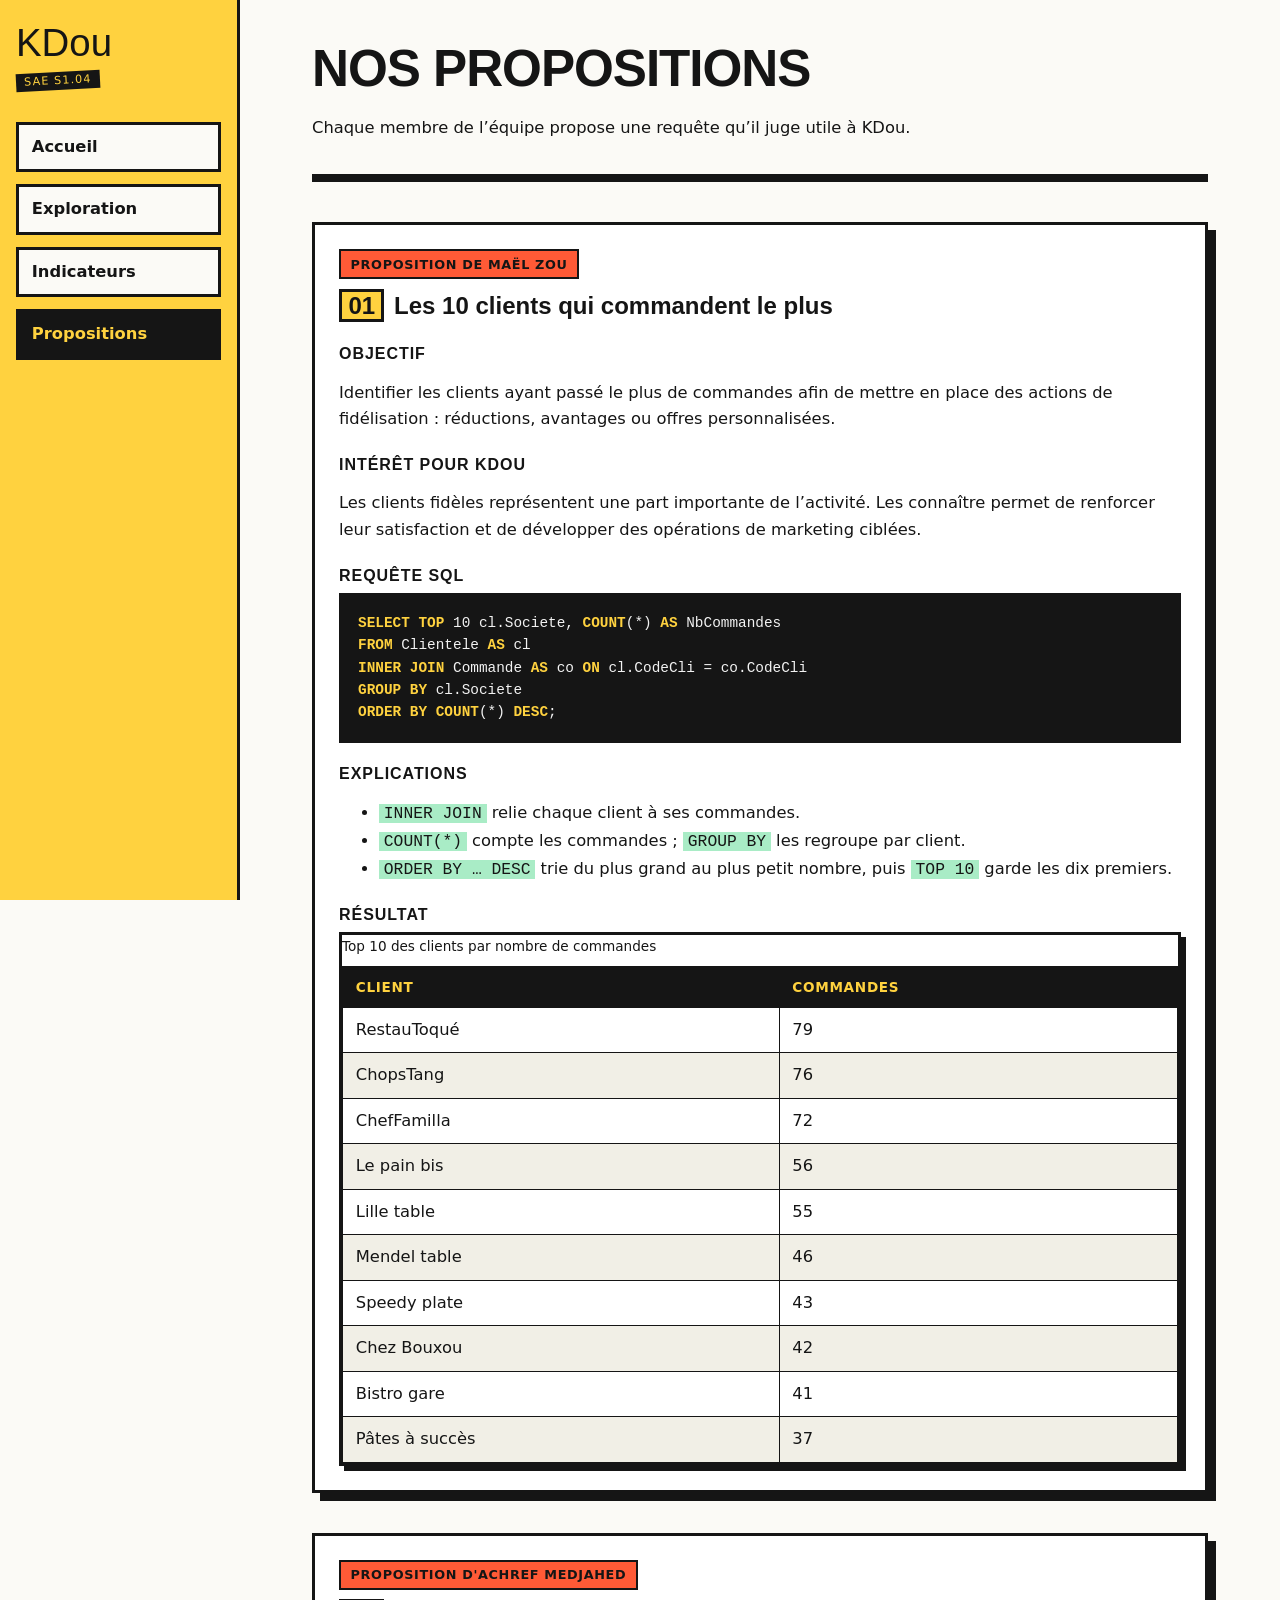
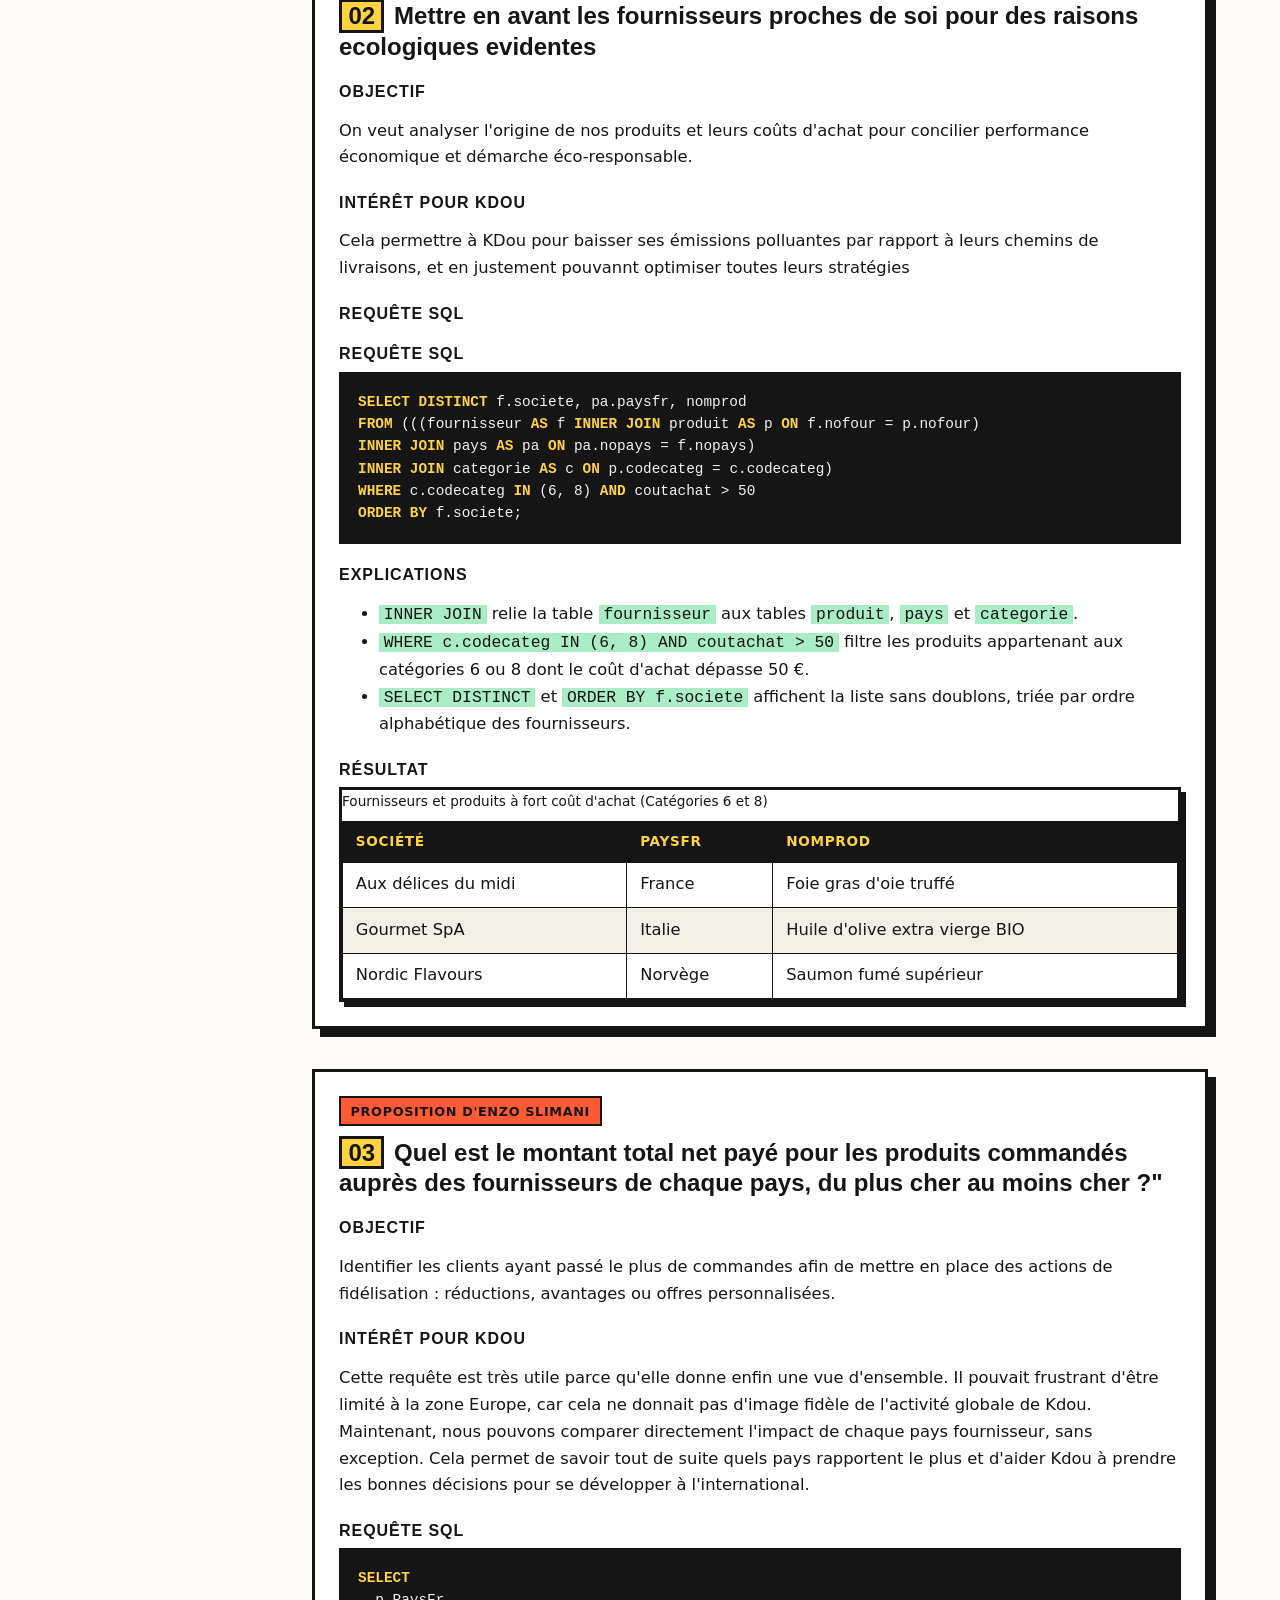
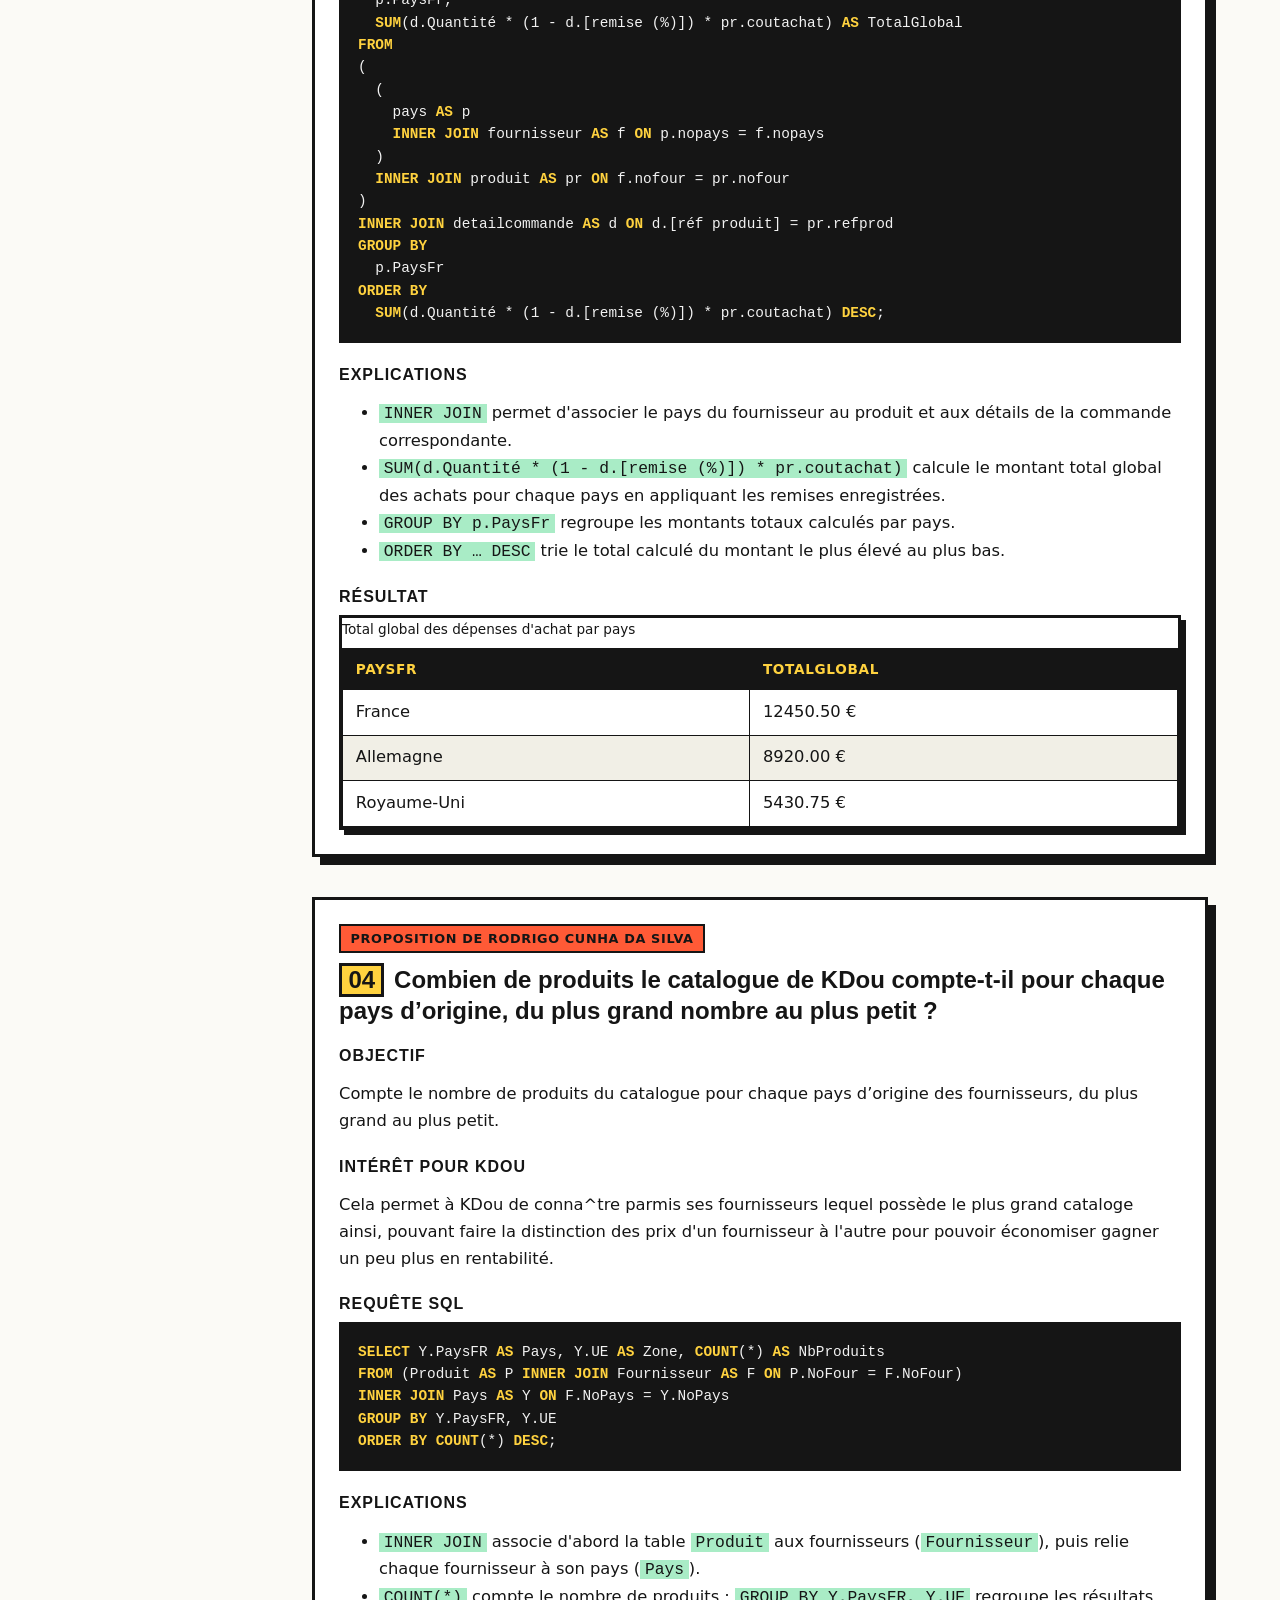
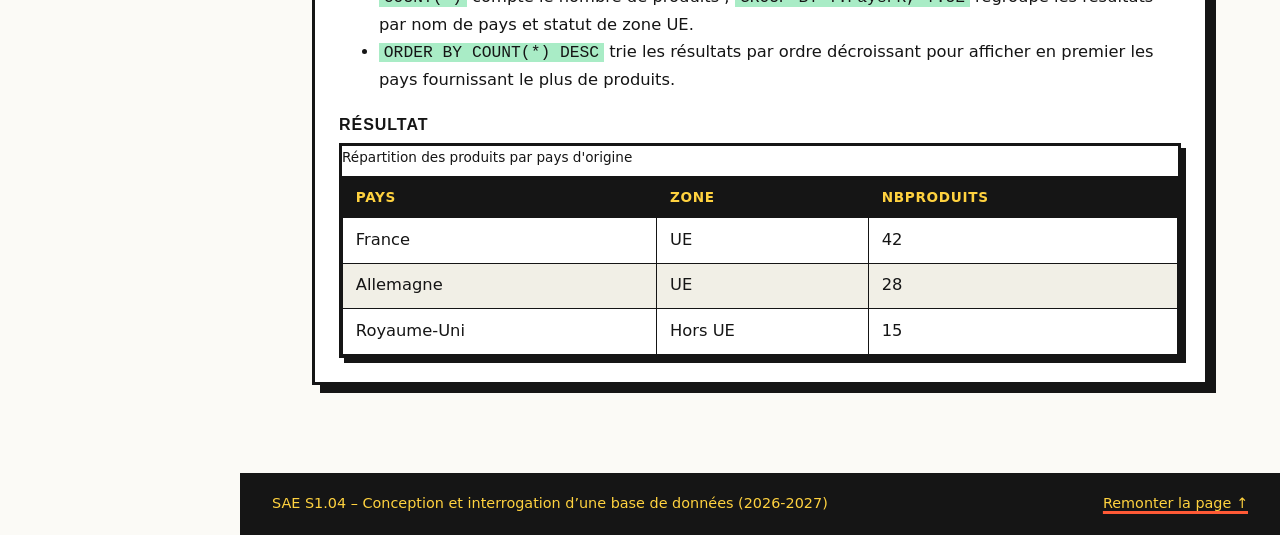
==== propositions.html @ 403d6e8d "Ajout de indicateurs.html et propositions.html (oubli)" ====
<!DOCTYPE html>
<html lang="fr">
<head>
    <meta charset="UTF-8">
    <meta name="viewport" content="width=device-width, initial-scale=1">
    <meta name="description" content="Requêtes personnelles proposées par chaque membre de l’équipe KDou.">
    <title>Propositions – KDou · SAE S1.04</title>
    <link rel="stylesheet" href="assets/css/style.css">
</head>
<body>
<header class="site-header">
    <a class="brand" href="index.html">KDou <span>SAE S1.04</span></a>
    <nav aria-label="Navigation principale"><ul><li><a href="index.html">Accueil</a></li><li><a href="exploration.html">Exploration</a></li><li><a href="indicateurs.html">Indicateurs</a></li><li><a href="propositions.html" aria-current="page">Propositions</a></li></ul></nav>
</header>
<main>
    <section class="intro"><h1>Nos propositions</h1><p>Chaque membre de l’équipe propose une requête qu’il juge utile à KDou.</p></section>
    <article class="requete" id="mael">
        <p class="tag">Proposition de Maël ZOU</p>
        <h2>Les 10 clients qui commandent le plus</h2>
        <h3>Objectif</h3>
        <p>Identifier les clients ayant passé le plus de commandes afin de mettre en place des actions de fidélisation : réductions, avantages ou offres personnalisées.</p>
        <h3>Intérêt pour KDou</h3>
        <p>Les clients fidèles représentent une part importante de l’activité. Les connaître permet de renforcer leur satisfaction et de développer des opérations de marketing ciblées.</p>
        <h3>Requête SQL</h3>
        <pre><code><span class="kw">SELECT</span> <span class="kw">TOP</span> 10 cl.Societe, <span class="kw">COUNT</span>(*) <span class="kw">AS</span> NbCommandes
<span class="kw">FROM</span> Clientele <span class="kw">AS</span> cl
<span class="kw">INNER JOIN</span> Commande <span class="kw">AS</span> co <span class="kw">ON</span> cl.CodeCli = co.CodeCli
<span class="kw">GROUP BY</span> cl.Societe
<span class="kw">ORDER BY</span> <span class="kw">COUNT</span>(*) <span class="kw">DESC</span>;</code></pre>

        <h3>Explications</h3>
        <ul>
            <li><code>INNER JOIN</code> relie chaque client à ses commandes.</li>
            <li><code>COUNT(*)</code> compte les commandes ; <code>GROUP BY</code> les regroupe par client.</li>
            <li><code>ORDER BY … DESC</code> trie du plus grand au plus petit nombre, puis <code>TOP 10</code> garde les dix premiers.</li>
        </ul>

        <h3>Résultat</h3>
        <div class="table-wrap">
            <table>
                <caption>Top 10 des clients par nombre de commandes</caption>
                <thead>
                <tr>
                    <th scope="col">Client</th>
                    <th scope="col">Commandes</th>
                </tr>
                </thead>
                <tbody>
                <tr>
                    <td>RestauToqué</td>
                    <td>79</td>
                </tr>
                <tr>
                    <td>ChopsTang</td>
                    <td>76</td>
                </tr>
                <tr>
                    <td>ChefFamilla</td>
                    <td>72</td>
                </tr>
                <tr>
                    <td>Le pain bis</td>
                    <td>56</td>
                </tr>
                <tr>
                    <td>Lille table</td>
                    <td>55</td>
                </tr>
                <tr>
                    <td>Mendel table</td>
                    <td>46</td>
                </tr>
                <tr>
                    <td>Speedy plate</td>
                    <td>43</td>
                </tr>
                <tr>
                    <td>Chez Bouxou</td>
                    <td>42</td>
                </tr>
                <tr>
                    <td>Bistro gare</td>
                    <td>41</td>
                </tr>
                <tr>
                    <td>Pâtes à succès</td>
                    <td>37</td>
                </tr>
                </tbody>
            </table>
        </div>
    </article>

    <article class="requete" id="achref">
        <p class="tag">Proposition d'Achref MEDJAHED</p>
        <h2>Mettre en avant les fournisseurs proches de soi pour des raisons ecologiques evidentes</h2>
        <h3>Objectif</h3>
        <p>On veut analyser l'origine de nos produits et leurs coûts d'achat pour concilier performance économique et démarche éco-responsable.</p>
        <h3>Intérêt pour KDou</h3>
        <p>Cela permettre à KDou pour baisser ses émissions polluantes par rapport à leurs chemins de livraisons, et en justement pouvannt optimiser toutes leurs stratégies <livraisons class=""></livraisons></p>
        <h3>Requête SQL</h3>
        <h3>Requête SQL</h3>
        <pre><code><span class="kw">SELECT DISTINCT</span> f.societe, pa.paysfr, nomprod
<span class="kw">FROM</span> (((fournisseur <span class="kw">AS</span> f <span class="kw">INNER JOIN</span> produit <span class="kw">AS</span> p <span class="kw">ON</span> f.nofour = p.nofour)
<span class="kw">INNER JOIN</span> pays <span class="kw">AS</span> pa <span class="kw">ON</span> pa.nopays = f.nopays)
<span class="kw">INNER JOIN</span> categorie <span class="kw">AS</span> c <span class="kw">ON</span> p.codecateg = c.codecateg)
<span class="kw">WHERE</span> c.codecateg <span class="kw">IN</span> (6, 8) <span class="kw">AND</span> coutachat > 50
<span class="kw">ORDER BY</span> f.societe;</code></pre>
        <h3>Explications</h3>
        <ul>
            <li><code>INNER JOIN</code> relie la table <code>fournisseur</code> aux tables <code>produit</code>, <code>pays</code> et <code>categorie</code>.</li>
            <li><code>WHERE c.codecateg IN (6, 8) AND coutachat > 50</code> filtre les produits appartenant aux catégories 6 ou 8 dont le coût d'achat dépasse 50 €.</li>
            <li><code>SELECT DISTINCT</code> et <code>ORDER BY f.societe</code> affichent la liste sans doublons, triée par ordre alphabétique des fournisseurs.</li>
        </ul>
        <h3>Résultat</h3>
        <div class="table-wrap">
            <table>
                <caption>Fournisseurs et produits à fort coût d'achat (Catégories 6 et 8)</caption>
                <thead>
                <tr>
                    <th scope="col">Société</th>
                    <th scope="col">PaysFR</th>
                    <th scope="col">NomProd</th>
                </tr>
                </thead>
                <tbody>
                <tr>
                    <td>Aux délices du midi</td>
                    <td>France</td>
                    <td>Foie gras d'oie truffé</td>
                </tr>
                <tr>
                    <td>Gourmet SpA</td>
                    <td>Italie</td>
                    <td>Huile d'olive extra vierge BIO</td>
                </tr>
                <tr>
                    <td>Nordic Flavours</td>
                    <td>Norvège</td>
                    <td>Saumon fumé supérieur</td>
                </tr>
                </tbody>
            </table>
        </div>
    </article>

    </article>

    <article class="requete" id="enzo">
        <p class="tag">Proposition d'Enzo SLIMANI</p>
        <h2>Quel est le montant total net payé pour les produits commandés auprès des fournisseurs de chaque pays, du plus cher au moins cher ?"</h2>
        <h3>Objectif</h3>
        <p>Identifier les clients ayant passé le plus de commandes afin de mettre en place des actions de fidélisation : réductions, avantages ou offres personnalisées.</p>
        <h3>Intérêt pour KDou</h3>
        <p>Cette requête est très utile parce qu'elle donne enfin une vue d'ensemble. Il pouvait frustrant d'être limité à la zone Europe, car cela ne donnait pas d'image fidèle de l'activité globale de Kdou. Maintenant, nous pouvons comparer directement l'impact de chaque pays fournisseur, sans exception. Cela permet de savoir tout de suite quels pays rapportent le plus et d'aider Kdou à prendre les bonnes décisions pour se développer à l'international.</p>
        <h3>Requête SQL</h3>
        <pre><code><span class="kw">SELECT</span>
  p.PaysFr,
  <span class="kw">SUM</span>(d.Quantité * (1 - d.[remise (%)]) * pr.coutachat) <span class="kw">AS</span> TotalGlobal
<span class="kw">FROM</span>
(
  (
    pays <span class="kw">AS</span> p
    <span class="kw">INNER JOIN</span> fournisseur <span class="kw">AS</span> f <span class="kw">ON</span> p.nopays = f.nopays
  )
  <span class="kw">INNER JOIN</span> produit <span class="kw">AS</span> pr <span class="kw">ON</span> f.nofour = pr.nofour
)
<span class="kw">INNER JOIN</span> detailcommande <span class="kw">AS</span> d <span class="kw">ON</span> d.[réf produit] = pr.refprod
<span class="kw">GROUP BY</span>
  p.PaysFr
<span class="kw">ORDER BY</span>
  <span class="kw">SUM</span>(d.Quantité * (1 - d.[remise (%)]) * pr.coutachat) <span class="kw">DESC</span>;</code></pre>
        <h3>Explications</h3>
        <ul>
            <li><code>INNER JOIN</code> permet d'associer le pays du fournisseur au produit et aux détails de la commande correspondante.</li>
            <li><code>SUM(d.Quantité * (1 - d.[remise (%)]) * pr.coutachat)</code> calcule le montant total global des achats pour chaque pays en appliquant les remises enregistrées.</li>
            <li><code>GROUP BY p.PaysFr</code> regroupe les montants totaux calculés par pays.</li>
            <li><code>ORDER BY … DESC</code> trie le total calculé du montant le plus élevé au plus bas.</li>
        </ul>
        <h3>Résultat</h3>
        <div class="table-wrap">
            <table>
                <caption>Total global des dépenses d'achat par pays</caption>
                <thead>
                <tr>
                    <th scope="col">PaysFr</th>
                    <th scope="col">TotalGlobal</th>
                </tr>
                </thead>
                <tbody>
                <tr>
                    <td>France</td>
                    <td>12450.50 €</td>
                </tr>
                <tr>
                    <td>Allemagne</td>
                    <td>8920.00 €</td>
                </tr>
                <tr>
                    <td>Royaume-Uni</td>
                    <td>5430.75 €</td>
                </tr>
                </tbody>
            </table>
        </div>
    </article>

        <article class="requete" id="rodrigo">
        <p class="tag">Proposition de Rodrigo CUNHA DA SILVA</p>
        <h2>Combien de produits le catalogue de KDou compte-t-il pour chaque pays d’origine, du plus grand nombre au plus petit ?</h2>
        <h3>Objectif</h3>
        <p>Compte le nombre de produits du catalogue pour chaque pays d’origine des fournisseurs, du
        plus grand au plus petit.</p>
        <h3>Intérêt pour KDou</h3>
        <p>Cela permet à KDou de conna^tre parmis ses fournisseurs lequel possède le plus grand cataloge ainsi, pouvant faire la distinction des prix d'un fournisseur à l'autre pour pouvoir économiser gagner un peu plus en rentabilité.</p>
        <h3>Requête SQL</h3>
        <pre><code><span class="kw">SELECT</span> Y.PaysFR <span class="kw">AS</span> Pays, Y.UE <span class="kw">AS</span> Zone, <span class="kw">COUNT</span>(*) <span class="kw">AS</span> NbProduits
<span class="kw">FROM</span> (Produit <span class="kw">AS</span> P <span class="kw">INNER JOIN</span> Fournisseur <span class="kw">AS</span> F <span class="kw">ON</span> P.NoFour = F.NoFour)
<span class="kw">INNER JOIN</span> Pays <span class="kw">AS</span> Y <span class="kw">ON</span> F.NoPays = Y.NoPays
<span class="kw">GROUP BY</span> Y.PaysFR, Y.UE
<span class="kw">ORDER BY</span> <span class="kw">COUNT</span>(*) <span class="kw">DESC</span>;</code></pre>
        <h3>Explications</h3>
        <ul>
            <li><code>INNER JOIN</code> associe d'abord la table <code>Produit</code> aux fournisseurs (<code>Fournisseur</code>), puis relie chaque fournisseur à son pays (<code>Pays</code>).</li>
            <li><code>COUNT(*)</code> compte le nombre de produits ; <code>GROUP BY Y.PaysFR, Y.UE</code> regroupe les résultats par nom de pays et statut de zone UE.</li>
            <li><code>ORDER BY COUNT(*) DESC</code> trie les résultats par ordre décroissant pour afficher en premier les pays fournissant le plus de produits.</li>
        </ul>
        <h3>Résultat</h3>
        <div class="table-wrap">
            <table>
                <caption>Répartition des produits par pays d'origine</caption>
                <thead>
                <tr>
                    <th scope="col">Pays</th>
                    <th scope="col">Zone</th>
                    <th scope="col">NbProduits</th>
                </tr>
                </thead>
                <tbody>
                <tr>
                    <td>France</td>
                    <td>UE</td>
                    <td>42</td>
                </tr>
                <tr>
                    <td>Allemagne</td>
                    <td>UE</td>
                    <td>28</td>
                </tr>
                <tr>
                    <td>Royaume-Uni</td>
                    <td>Hors UE</td>
                    <td>15</td>
                </tr>
                </tbody>
            </table>
        </div>
    </article>

</main>
<footer class="site-footer">
    <p>SAE S1.04 – Conception et interrogation d’une base de données (2026-2027)</p>
    <p><a href="#top">Remonter la page ↑</a></p>
</footer>
</body>
</html>
---- assets/css/style.css ----
/* Création d'un fichier css */

/* 
KDou – SAE S1.04 
Nom de chaque partie : 
1. Variables 
2. Base 
3. Barre latérale fixe         
4. Mise en page 
5. Composants
6. Code et tableaux          
7. Pied de page
8. Responsive
9. Accessibilité
*/

/*1. Variables*/
:root {
    --encre: #151515;
    --fond: #fbfaf6;
    --moutarde: #ffd23f;
    --tomate: #ff5a36;
    --menthe: #a9ecc6;
    --ciel: #b9d7ff;
    --trait: 3px solid var(--encre);
    --ombre: 6px 6px 0 var(--encre);
    --largeur-nav: 15rem;
    --titre: "Arial Black", "Helvetica Neue", Arial, sans-serif;
    --texte: "Trebuchet MS", system-ui, "Segoe UI", sans-serif;
    --code: Consolas, "Courier New", monospace;
}

/*2. Base*/
*, *::before, *::after { box-sizing: border-box; }
body {
    margin: 0;
    padding-left: var(--largeur-nav);   /* place pour la barre latérale */
    background: var(--fond);
    color: var(--encre);
    font: 1.02rem/1.65 var(--texte);
}
img { max-width: 100%; height: auto; display: block; }
h1, h2, h3 { font-family: var(--titre); line-height: 1.15; }
h1 { font-size: clamp(2rem, 4.5vw, 3.2rem); text-transform: uppercase; letter-spacing: -.02em; margin: 0 0 1rem; }
h2 { font-size: 1.5rem; margin: 2.5rem 0 .75rem; }
h3 { font-size: 1rem; text-transform: uppercase; letter-spacing: .06em; margin: 1.4rem 0 .5rem; }
a { color: var(--encre); text-decoration-thickness: 3px; text-decoration-color: var(--tomate); text-underline-offset: 3px; }
a:focus-visible { outline: 4px solid var(--tomate); outline-offset: 3px; }

/*3. Barre latérale fixe*/
.site-header {
    position: fixed;
    top: 0; left: 0; bottom: 0;
    z-index: 10;
    width: var(--largeur-nav);
    display: flex;
    flex-direction: column;
    gap: 2rem;
    padding: 1.5rem 1rem;
    background: var(--moutarde);
    border-right: var(--trait);
}
.brand {
    color: var(--encre);
    font: 2.4rem/1 var(--titre);
    text-decoration: none;
}
.brand span {
    display: block;
    width: max-content;
    margin-top: .6rem;
    padding: .15rem .5rem;
    background: var(--encre);
    color: var(--moutarde);
    font: .7rem var(--texte);
    letter-spacing: .1em;
    transform: rotate(-3deg);
}
.site-header ul { display: flex; flex-direction: column; gap: .75rem; margin: 0; padding: 0; list-style: none; }
.site-header nav a {
    display: block;
    padding: .55rem .8rem;
    background: var(--fond);
    border: var(--trait);
    font-weight: bold;
    text-decoration: none;
    transition: transform .12s, box-shadow .12s;
}
.site-header nav a:hover { transform: translate(-3px, -3px); box-shadow: 4px 4px 0 var(--encre); }
.site-header nav a[aria-current="page"] { background: var(--encre); color: var(--moutarde); }

/*4. Mise en page*/
main { max-width: 60rem; margin: 0 auto; padding: 2.5rem 2rem 3rem; counter-reset: req; }
.hero { text-align: center; }
.hero img { border: var(--trait); box-shadow: var(--ombre); transform: rotate(2deg); }
.lead { font-size: 1.15rem; max-width: 40rem; margin: 0 auto; }
.intro { padding-bottom: 1rem; border-bottom: 8px solid var(--encre); margin-bottom: 1rem; }

/*5. Composants*/
.etapes { list-style: none; padding: 0; counter-reset: etape; display: grid; gap: .9rem; }
.etapes li { counter-increment: etape; padding: .9rem 1rem .9rem 4rem; position: relative; background: var(--menthe); border: var(--trait); }
.etapes li::before {
    content: counter(etape);
    position: absolute; left: .8rem; top: .6rem;
    width: 2.4rem; height: 2.4rem;
    display: grid; place-items: center;
    background: var(--encre); color: var(--moutarde);
    font: 1.2rem var(--titre); border-radius: 50%;
}
.cards { display: grid; grid-template-columns: repeat(auto-fit, minmax(14rem, 1fr)); gap: 1.5rem; padding: 0; list-style: none; }
.card {
    display: block; height: 100%; padding: 1.2rem;
    border: var(--trait); box-shadow: var(--ombre);
    color: var(--encre); text-decoration: none;
    transition: transform .12s, box-shadow .12s;
}
.cards li:nth-child(1) .card { background: var(--moutarde); }
.cards li:nth-child(2) .card { background: var(--ciel); }
.cards li:nth-child(3) .card { background: var(--tomate); }
.card:hover { transform: translate(-4px, -4px); box-shadow: 10px 10px 0 var(--encre); }
.card h3 { margin-top: 0; }
.card p { margin: 0; }
figure { margin: 0; }
figure img { border: var(--trait); box-shadow: var(--ombre); }
figcaption { margin-top: .8rem; font-size: .9rem; }

.requete { background: #fff; border: var(--trait); box-shadow: 8px 8px 0 var(--encre); padding: 1.5rem; margin: 2.5rem 0; counter-increment: req; }
.requete h2 { margin-top: .6rem; }
.requete h2::before {
    content: counter(req, decimal-leading-zero);
    display: inline-block; margin-right: .6rem; padding: 0 .4rem;
    background: var(--moutarde); border: var(--trait);
}
.tag { display: inline-block; margin: 0; padding: .15rem .6rem; background: var(--tomate); border: 2px solid var(--encre); font-size: .8rem; font-weight: bold; text-transform: uppercase; letter-spacing: .05em; }
.enonce { padding-left: 1rem; border-left: 6px solid var(--moutarde); }
.a-completer {
    box-shadow: none; border-style: dashed;
    background: repeating-linear-gradient(135deg, #fff 0 12px, #fff4c7 12px 24px);
}

/* 6.Code et tableaux*/
pre { margin: 0; padding: 1rem; overflow-x: auto; background: var(--encre); color: #f2f2f2; border: var(--trait); font: .9rem/1.55 var(--code); }
code { font-family: var(--code); background: var(--menthe); padding: 0 .3rem; }
pre code { background: none; padding: 0; }
.kw { color: var(--moutarde); font-weight: bold; }
.str { color: #ff9c85; }

.table-wrap { overflow-x: auto; box-shadow: 5px 5px 0 var(--encre); border: var(--trait); }
table { border-collapse: collapse; width: 100%; background: #fff; }
caption { text-align: left; font-size: .85rem; padding: 0 0 .5rem; caption-side: top; }
th, td { padding: .55rem .8rem; border: 1px solid var(--encre); text-align: left; }
thead th { background: var(--encre); color: var(--moutarde); text-transform: uppercase; font-size: .85rem; letter-spacing: .05em; }
tbody tr:nth-child(even) { background: #f1efe6; }
tbody tr:hover { background: #fff0b3; }

/* 7. Pied de page */
.site-footer { display: flex; flex-wrap: wrap; justify-content: space-between; gap: .5rem 2rem; padding: 1.2rem 2rem; background: var(--encre); color: var(--moutarde); font-size: .9rem; }
.site-footer p { margin: 0; }
.site-footer a { color: var(--moutarde); }

/* 8.Responsive : la barre latérale devient une barre supérieure (si largeur max à 800px)*/
@media (max-width: 800px) {
    body { padding-left: 0; padding-top: 3.75rem; }
    .site-header {
        right: 0; bottom: auto; width: auto; height: 3.75rem;
        flex-direction: row; align-items: center; gap: .75rem;
        padding: 0 .75rem; border-right: 0; border-bottom: var(--trait);
    }
    .brand { font-size: 1.4rem; }
    .brand span { display: none; }
    .site-header nav { overflow-x: auto; }
    .site-header ul { flex-direction: row; gap: .4rem; }
    .site-header nav a { padding: .3rem .6rem; white-space: nowrap; font-size: .9rem; }
    .hero { grid-template-columns: 1fr; }
    main { padding: 1.5rem 1rem 2rem; }
    .requete { padding: 1rem; box-shadow: 5px 5px 0 var(--encre); }
}

/*9.Accessibilité*/
@media (prefers-reduced-motion: reduce) { * { transition: none !important; } }
@media print {
    .site-header {
        display: none;
    }

    body {
        padding: 0;
    }

    .requete, .card, .table-wrap {
        box-shadow: none;
    }
}
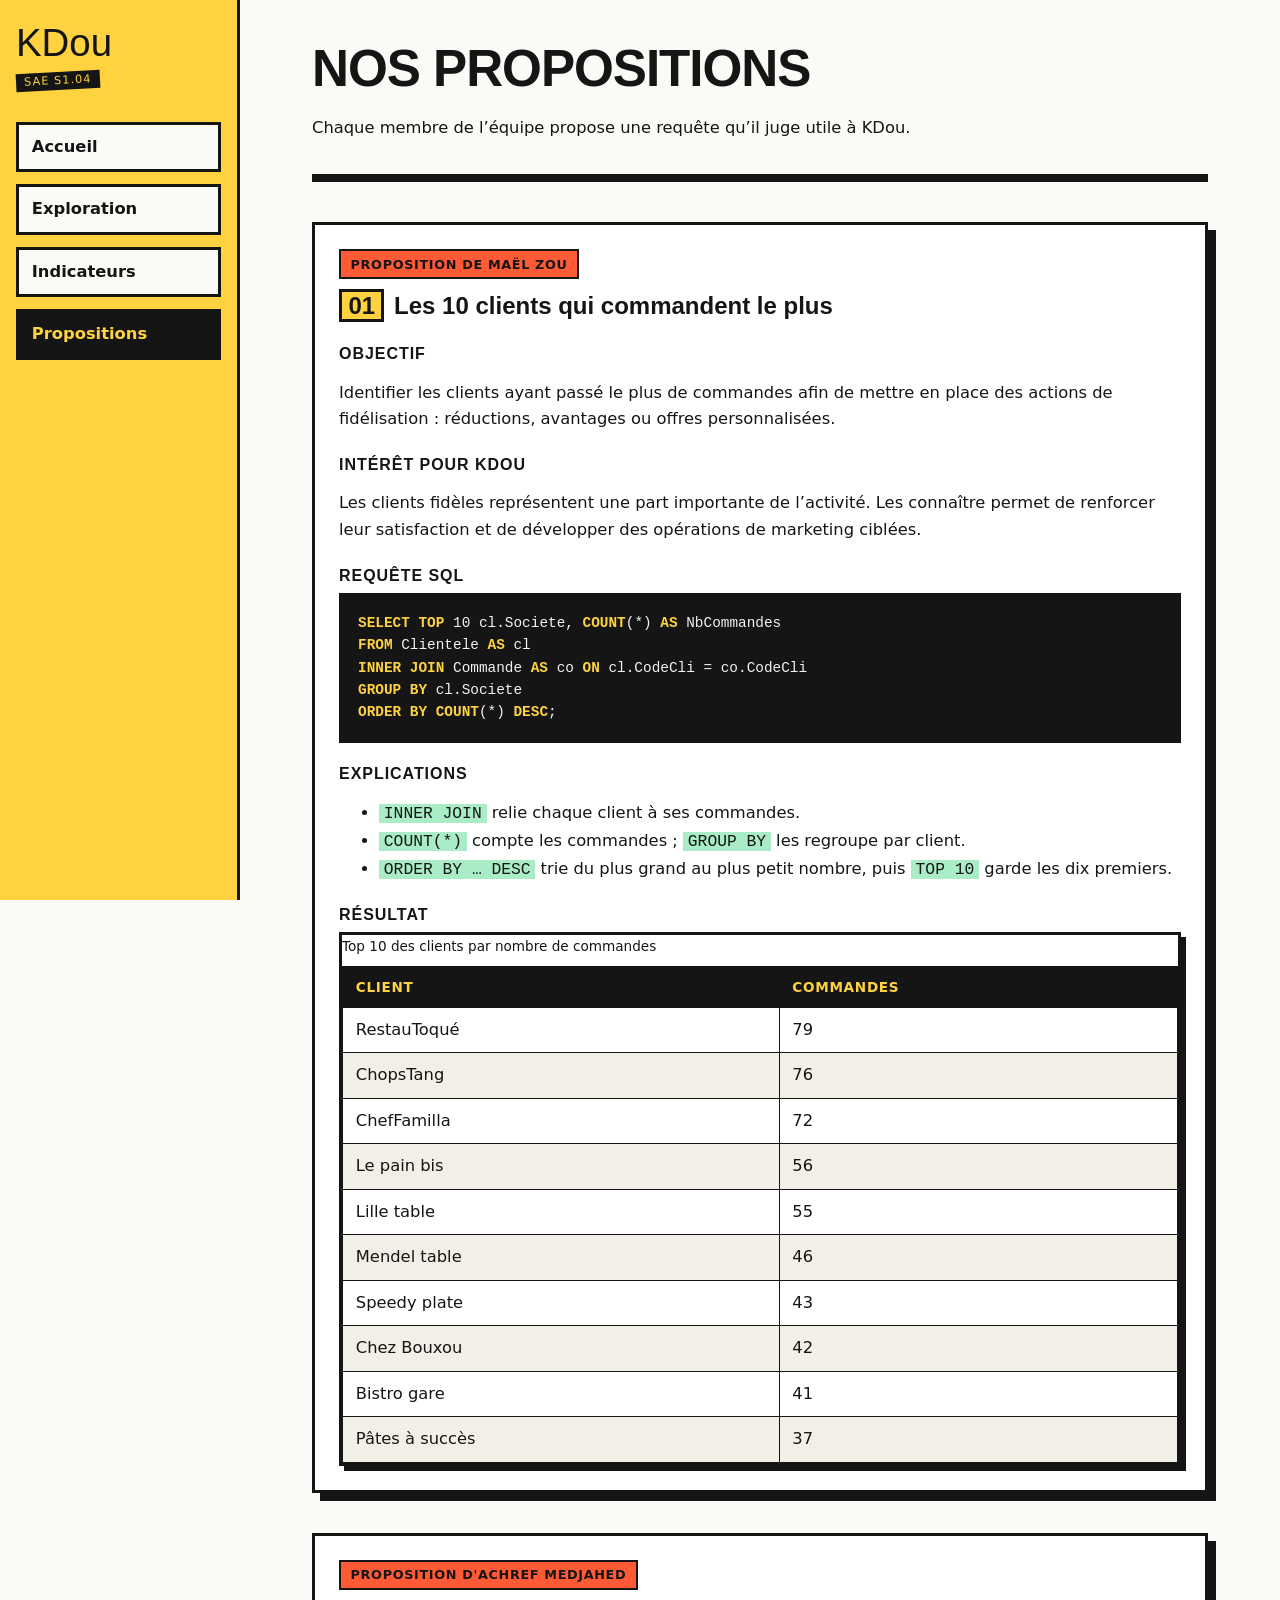
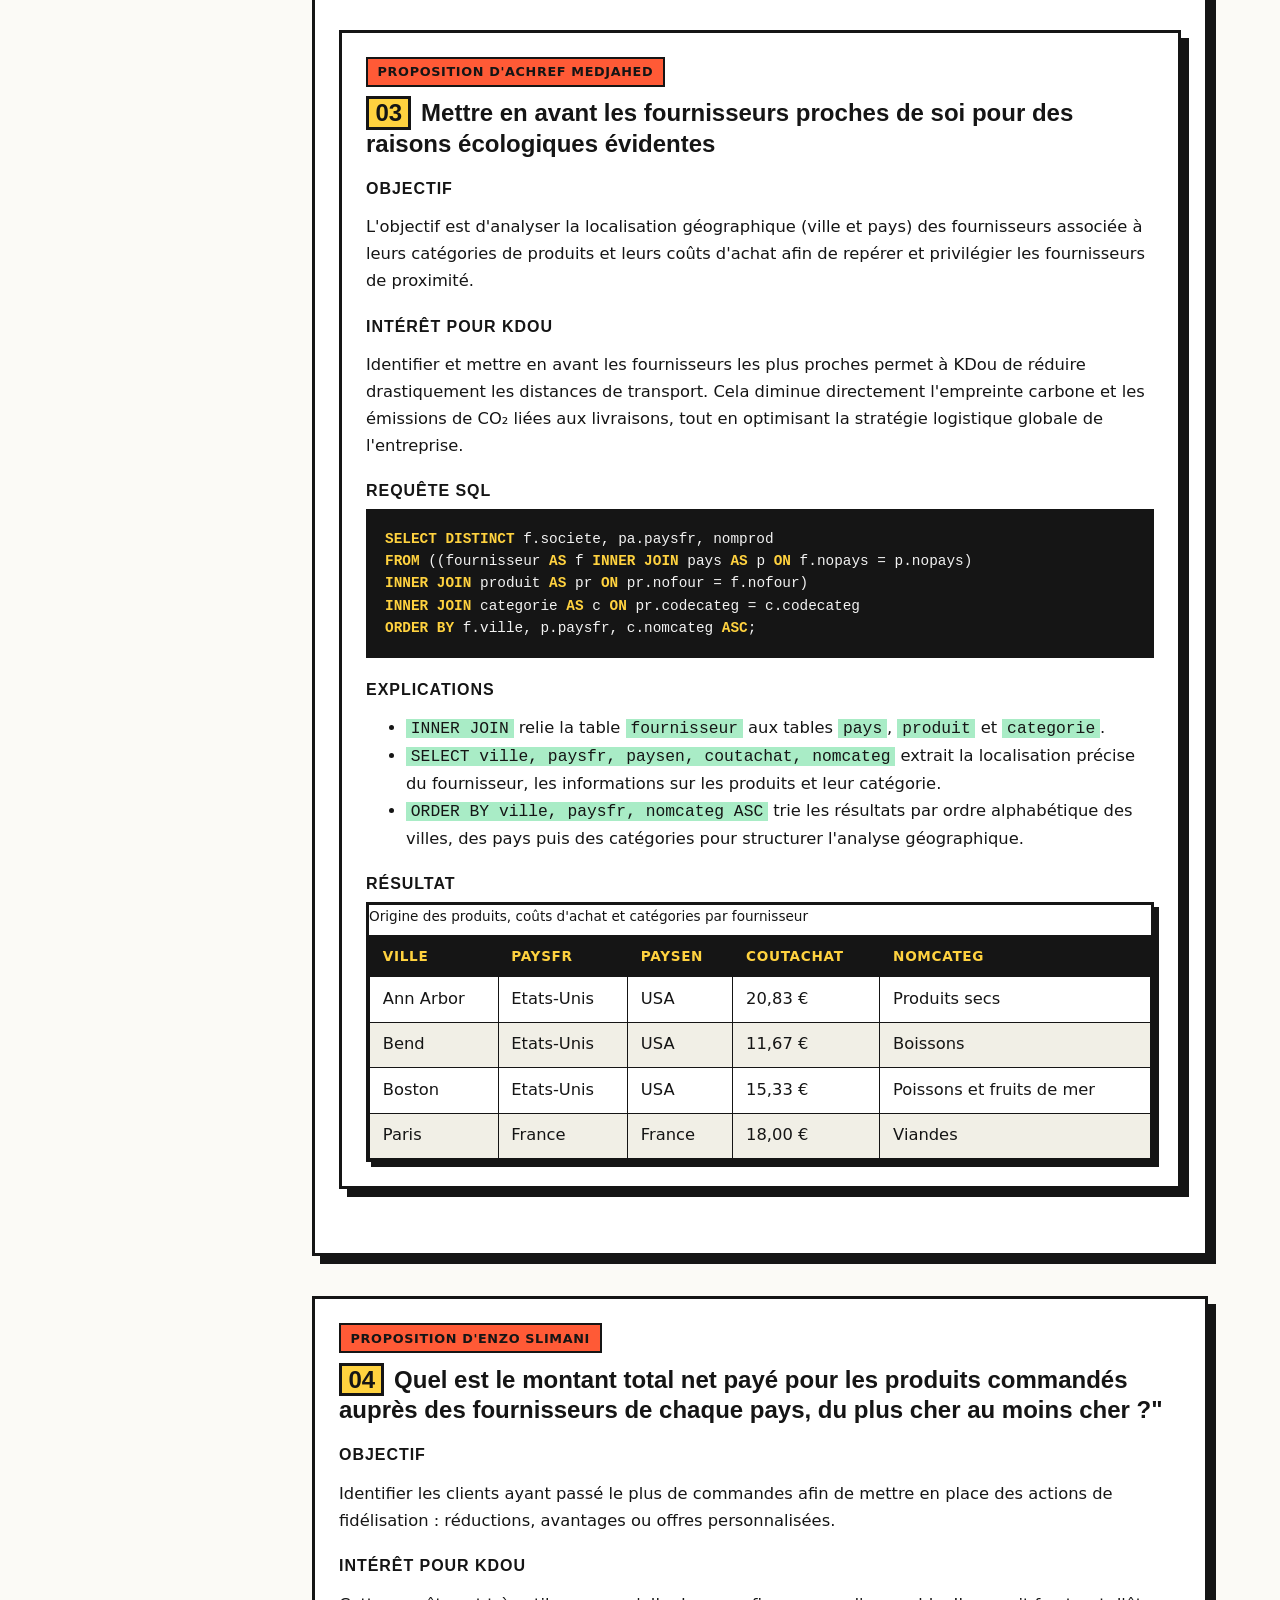
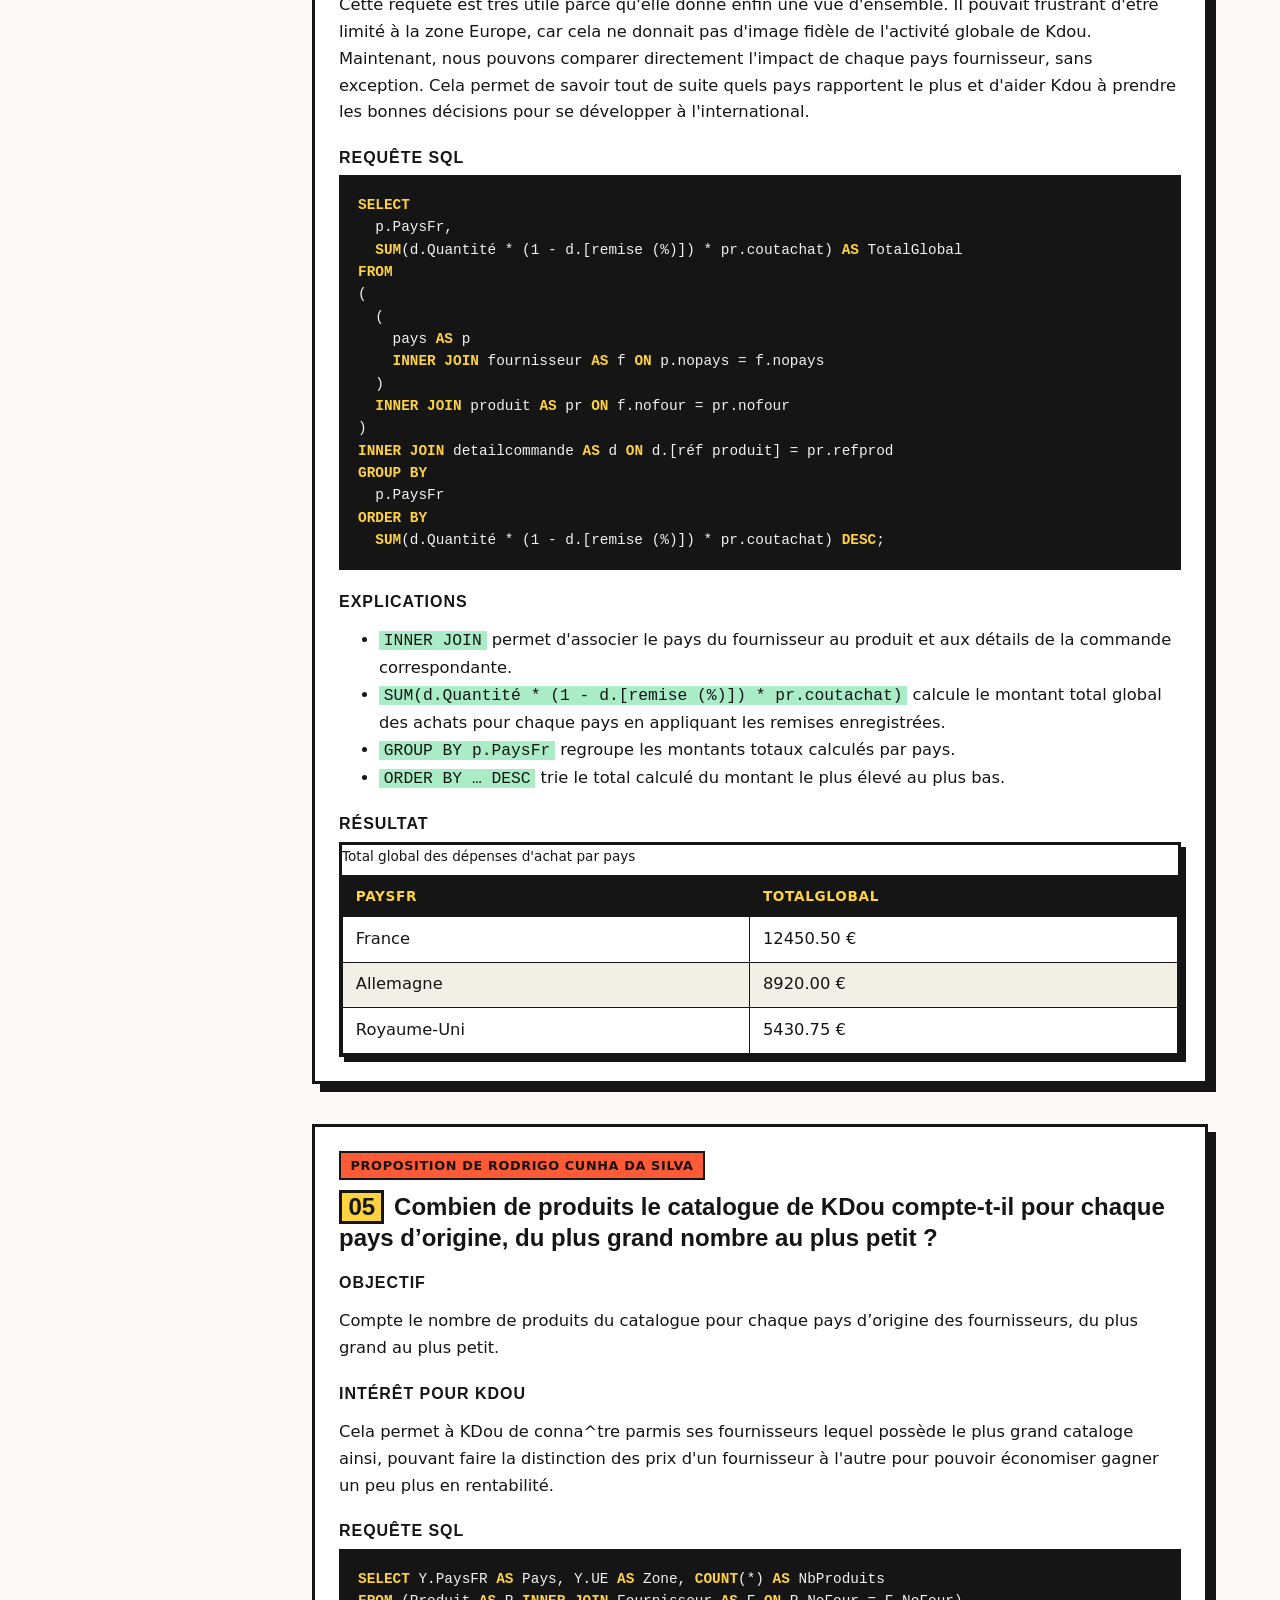
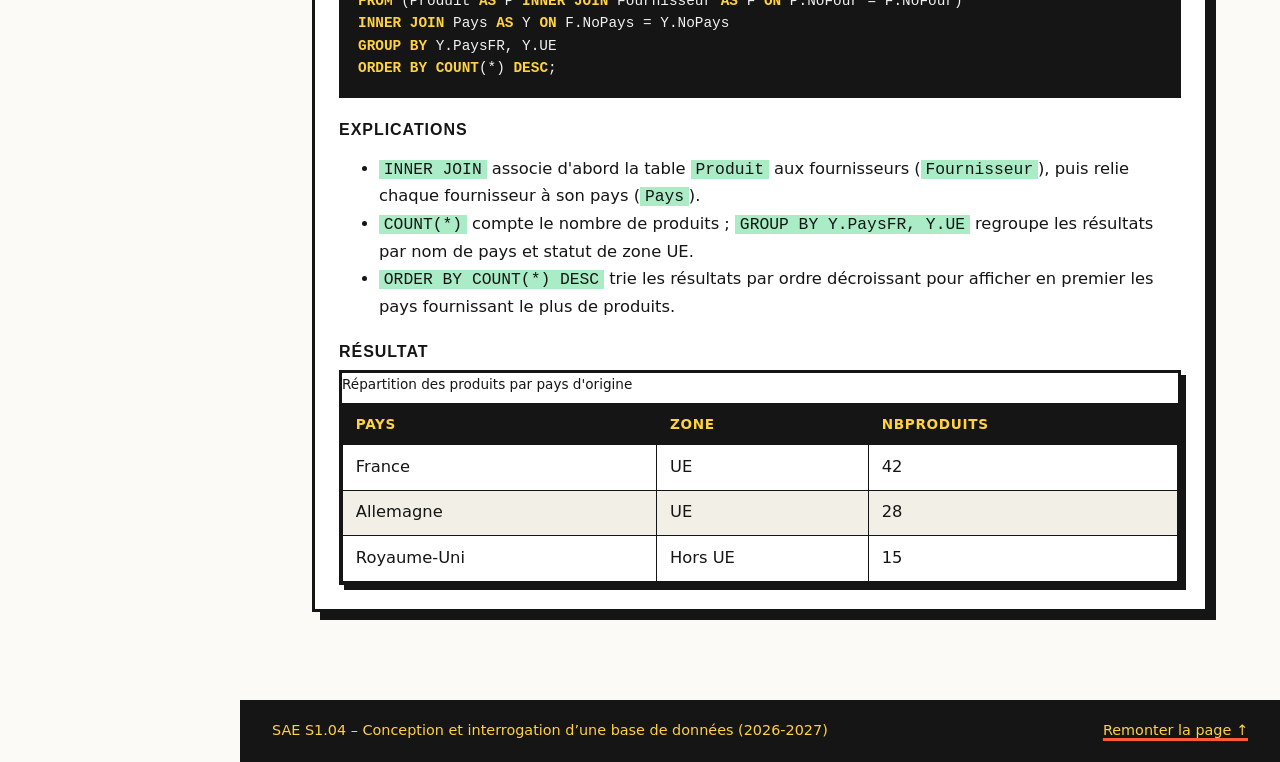
==== commit 51d2a2aa: "Update propositions.html Ajustement (d'une proposition personnelle) (Pas du site)" ====
--- a/propositions.html
+++ b/propositions.html
@@ -93,51 +93,66 @@
 
     <article class="requete" id="achref">
         <p class="tag">Proposition d'Achref MEDJAHED</p>
-        <h2>Mettre en avant les fournisseurs proches de soi pour des raisons ecologiques evidentes</h2>
-        <h3>Objectif</h3>
-        <p>On veut analyser l'origine de nos produits et leurs coûts d'achat pour concilier performance économique et démarche éco-responsable.</p>
-        <h3>Intérêt pour KDou</h3>
-        <p>Cela permettre à KDou pour baisser ses émissions polluantes par rapport à leurs chemins de livraisons, et en justement pouvannt optimiser toutes leurs stratégies <livraisons class=""></livraisons></p>
-        <h3>Requête SQL</h3>
+        <article class="requete" id="achref">
+        <p class="tag">Proposition d'Achref MEDJAHED</p>
+        <h2>Mettre en avant les fournisseurs proches de soi pour des raisons écologiques évidentes</h2>
+        <h3>Objectif</h3>
+        <p>L'objectif est d'analyser la localisation géographique (ville et pays) des fournisseurs associée à leurs catégories de produits et leurs coûts d'achat afin de repérer et privilégier les fournisseurs de proximité.</p>
+        <h3>Intérêt pour KDou</h3>
+        <p>Identifier et mettre en avant les fournisseurs les plus proches permet à KDou de réduire drastiquement les distances de transport. Cela diminue directement l'empreinte carbone et les émissions de CO₂ liées aux livraisons, tout en optimisant la stratégie logistique globale de l'entreprise.</p>
         <h3>Requête SQL</h3>
         <pre><code><span class="kw">SELECT DISTINCT</span> f.societe, pa.paysfr, nomprod
-<span class="kw">FROM</span> (((fournisseur <span class="kw">AS</span> f <span class="kw">INNER JOIN</span> produit <span class="kw">AS</span> p <span class="kw">ON</span> f.nofour = p.nofour)
-<span class="kw">INNER JOIN</span> pays <span class="kw">AS</span> pa <span class="kw">ON</span> pa.nopays = f.nopays)
-<span class="kw">INNER JOIN</span> categorie <span class="kw">AS</span> c <span class="kw">ON</span> p.codecateg = c.codecateg)
-<span class="kw">WHERE</span> c.codecateg <span class="kw">IN</span> (6, 8) <span class="kw">AND</span> coutachat > 50
-<span class="kw">ORDER BY</span> f.societe;</code></pre>
-        <h3>Explications</h3>
-        <ul>
-            <li><code>INNER JOIN</code> relie la table <code>fournisseur</code> aux tables <code>produit</code>, <code>pays</code> et <code>categorie</code>.</li>
-            <li><code>WHERE c.codecateg IN (6, 8) AND coutachat > 50</code> filtre les produits appartenant aux catégories 6 ou 8 dont le coût d'achat dépasse 50 €.</li>
-            <li><code>SELECT DISTINCT</code> et <code>ORDER BY f.societe</code> affichent la liste sans doublons, triée par ordre alphabétique des fournisseurs.</li>
-        </ul>
-        <h3>Résultat</h3>
-        <div class="table-wrap">
-            <table>
-                <caption>Fournisseurs et produits à fort coût d'achat (Catégories 6 et 8)</caption>
-                <thead>
-                <tr>
-                    <th scope="col">Société</th>
+<span class="kw">FROM</span> ((fournisseur <span class="kw">AS</span> f <span class="kw">INNER JOIN</span> pays <span class="kw">AS</span> p <span class="kw">ON</span> f.nopays = p.nopays)
+<span class="kw">INNER JOIN</span> produit <span class="kw">AS</span> pr <span class="kw">ON</span> pr.nofour = f.nofour)
+<span class="kw">INNER JOIN</span> categorie <span class="kw">AS</span> c <span class="kw">ON</span> pr.codecateg = c.codecateg
+<span class="kw">ORDER BY</span> f.ville, p.paysfr, c.nomcateg <span class="kw">ASC</span>;</code></pre>
+        <h3>Explications</h3>
+        <ul>
+            <li><code>INNER JOIN</code> relie la table <code>fournisseur</code> aux tables <code>pays</code>, <code>produit</code> et <code>categorie</code>.</li>
+            <li><code>SELECT ville, paysfr, paysen, coutachat, nomcateg</code> extrait la localisation précise du fournisseur, les informations sur les produits et leur catégorie.</li>
+            <li><code>ORDER BY ville, paysfr, nomcateg ASC</code> trie les résultats par ordre alphabétique des villes, des pays puis des catégories pour structurer l'analyse géographique.</li>
+        </ul>
+        <h3>Résultat</h3>
+        <div class="table-wrap">
+            <table>
+                <caption>Origine des produits, coûts d'achat et catégories par fournisseur</caption>
+                <thead>
+                <tr>
+                    <th scope="col">Ville</th>
                     <th scope="col">PaysFR</th>
-                    <th scope="col">NomProd</th>
-                </tr>
-                </thead>
-                <tbody>
-                <tr>
-                    <td>Aux délices du midi</td>
-                    <td>France</td>
-                    <td>Foie gras d'oie truffé</td>
-                </tr>
-                <tr>
-                    <td>Gourmet SpA</td>
-                    <td>Italie</td>
-                    <td>Huile d'olive extra vierge BIO</td>
-                </tr>
-                <tr>
-                    <td>Nordic Flavours</td>
-                    <td>Norvège</td>
-                    <td>Saumon fumé supérieur</td>
+                    <th scope="col">PaysEN</th>
+                    <th scope="col">CoutAchat</th>
+                    <th scope="col">NomCateg</th>
+                </tr>
+                </thead>
+                <tbody>
+                <tr>
+                    <td>Ann Arbor</td>
+                    <td>Etats-Unis</td>
+                    <td>USA</td>
+                    <td>20,83 €</td>
+                    <td>Produits secs</td>
+                </tr>
+                <tr>
+                    <td>Bend</td>
+                    <td>Etats-Unis</td>
+                    <td>USA</td>
+                    <td>11,67 €</td>
+                    <td>Boissons</td>
+                </tr>
+                <tr>
+                    <td>Boston</td>
+                    <td>Etats-Unis</td>
+                    <td>USA</td>
+                    <td>15,33 €</td>
+                    <td>Poissons et fruits de mer</td>
+                </tr>
+                <tr>
+                    <td>Paris</td>
+                    <td>France</td>
+                    <td>France</td>
+                    <td>18,00 €</td>
+                    <td>Viandes</td>
                 </tr>
                 </tbody>
             </table>
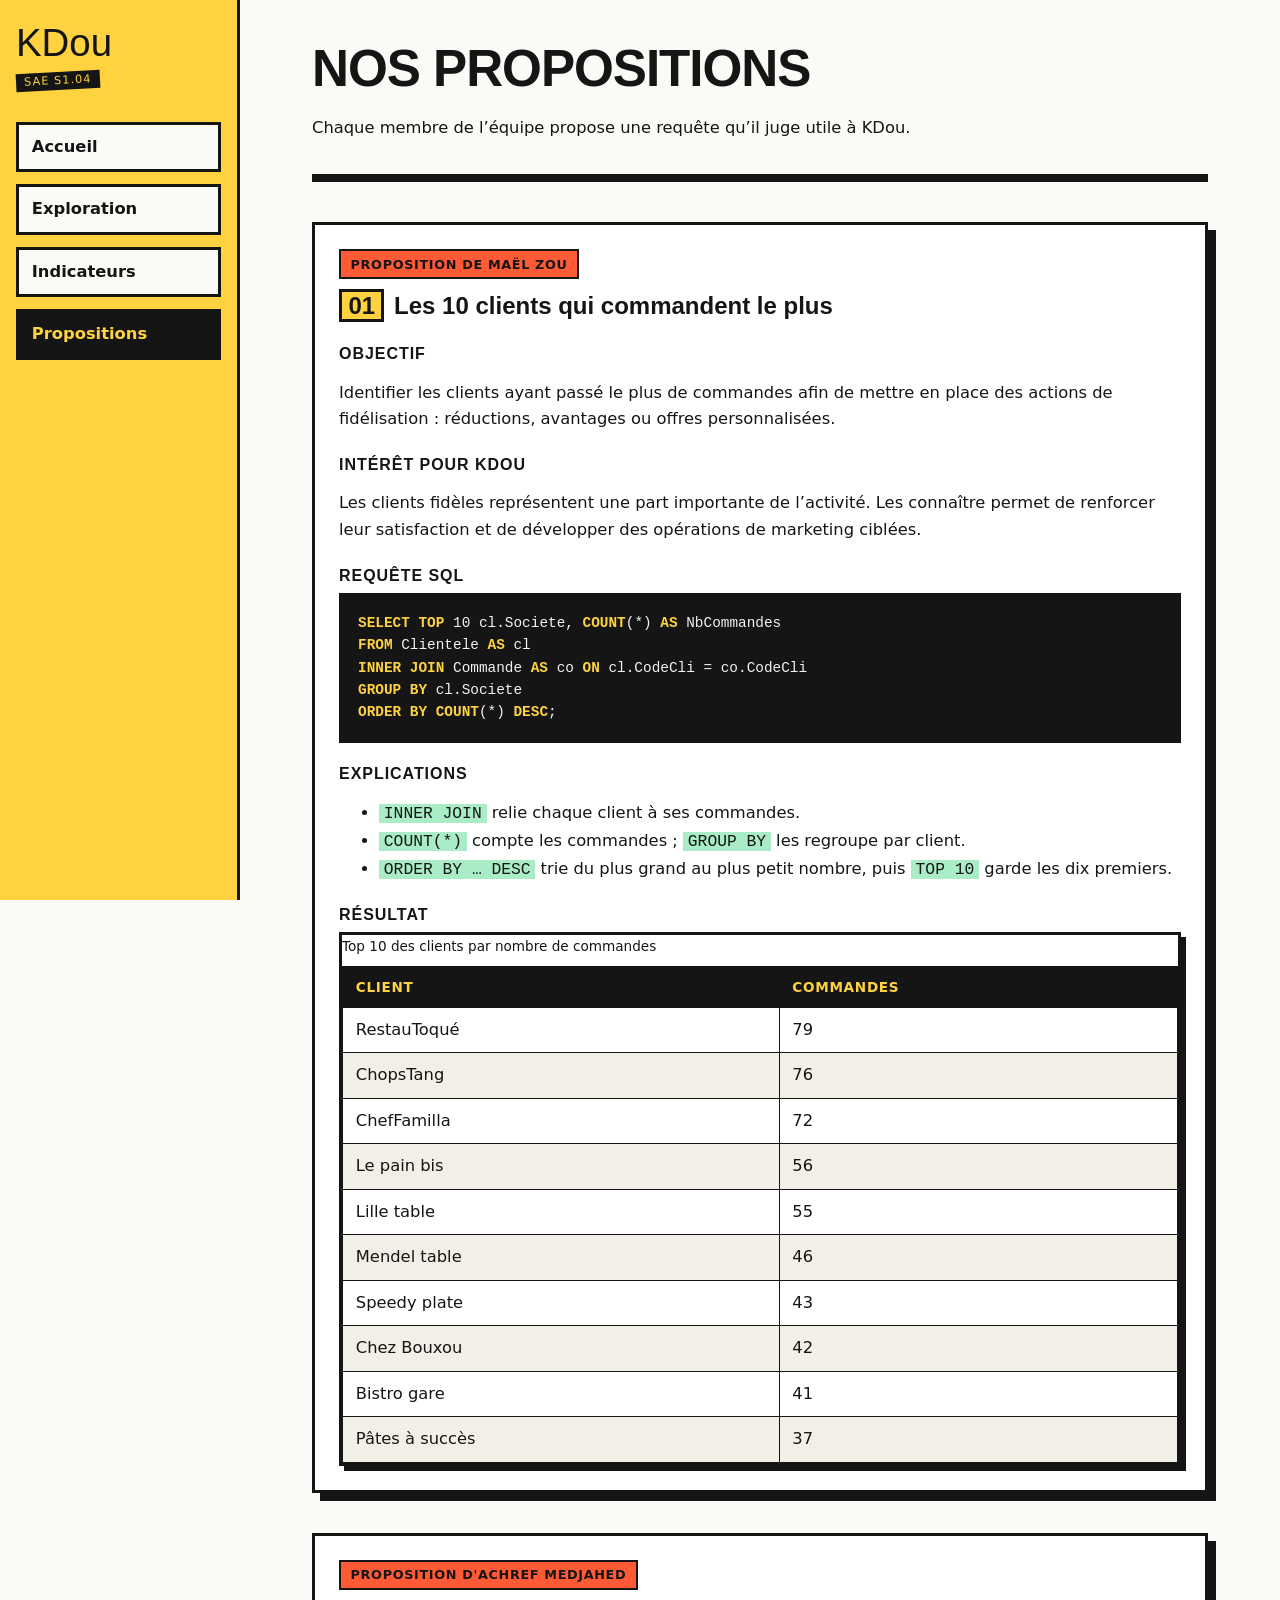
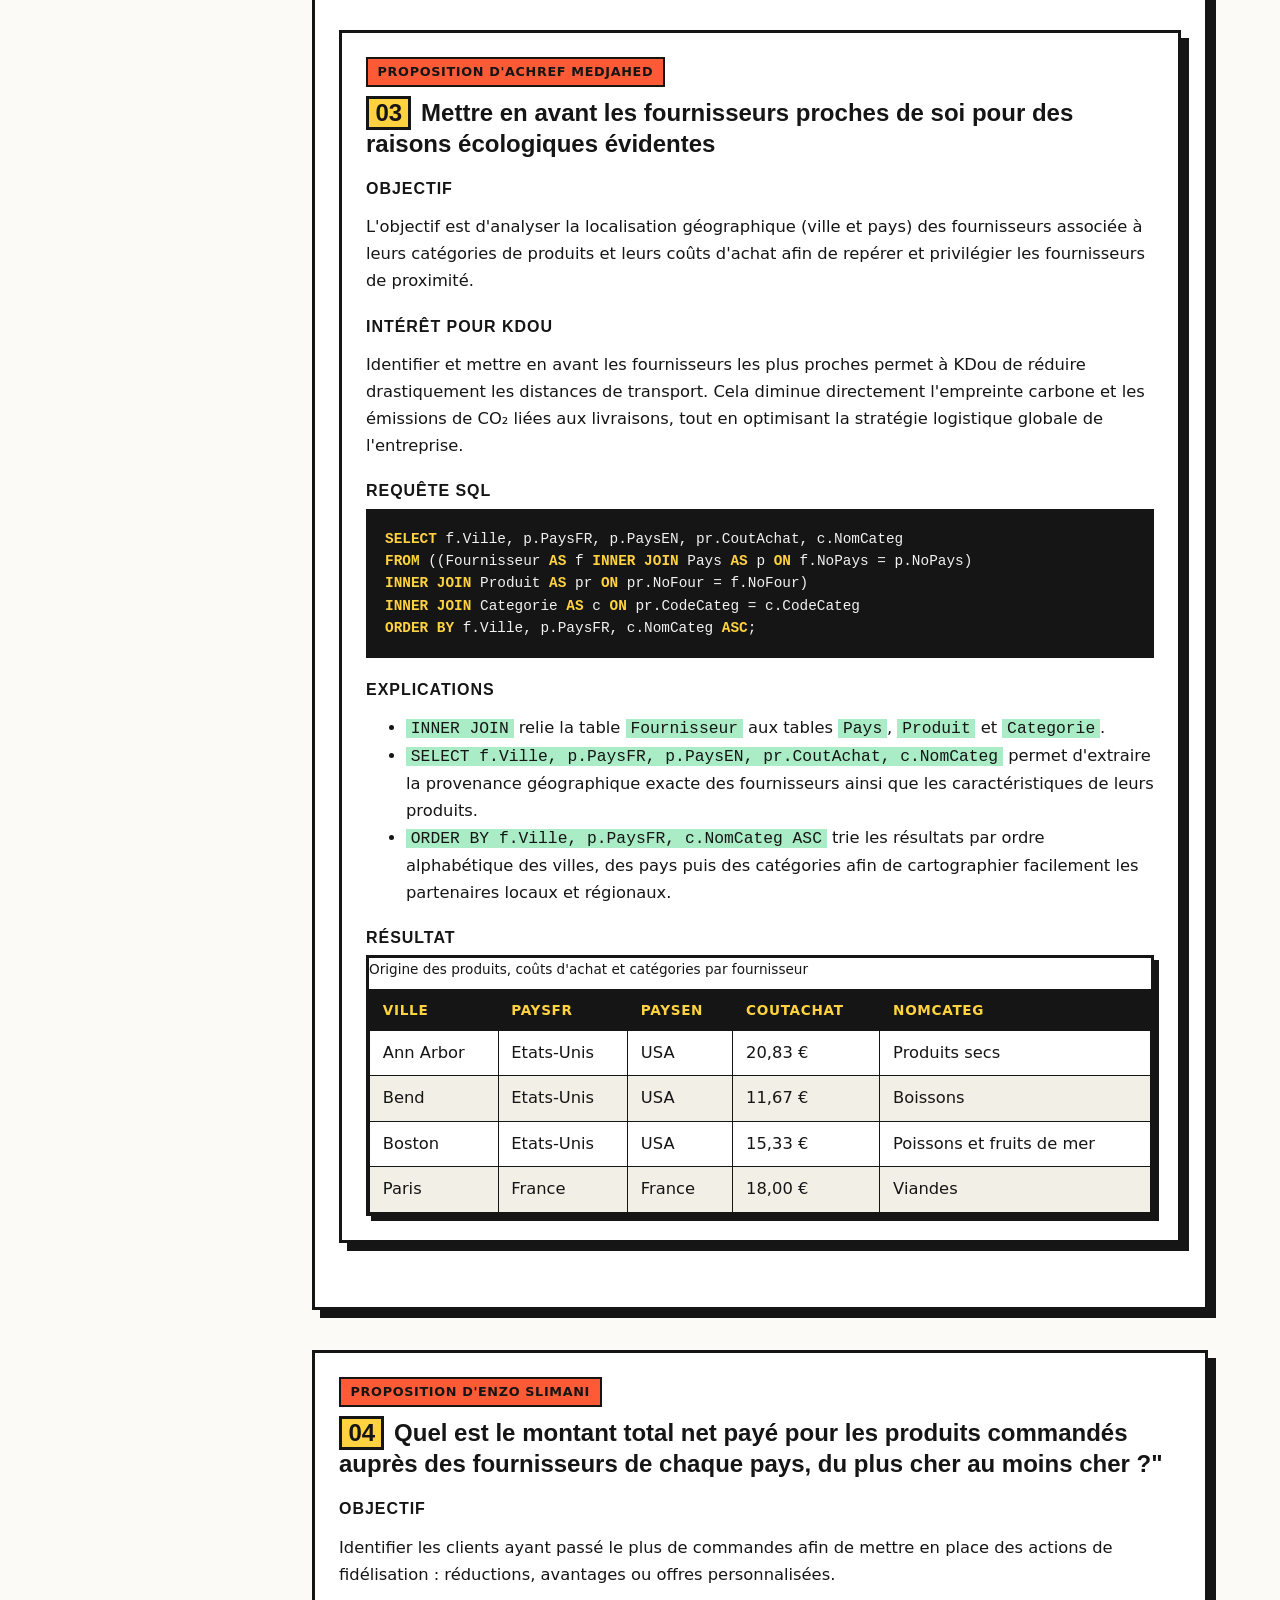
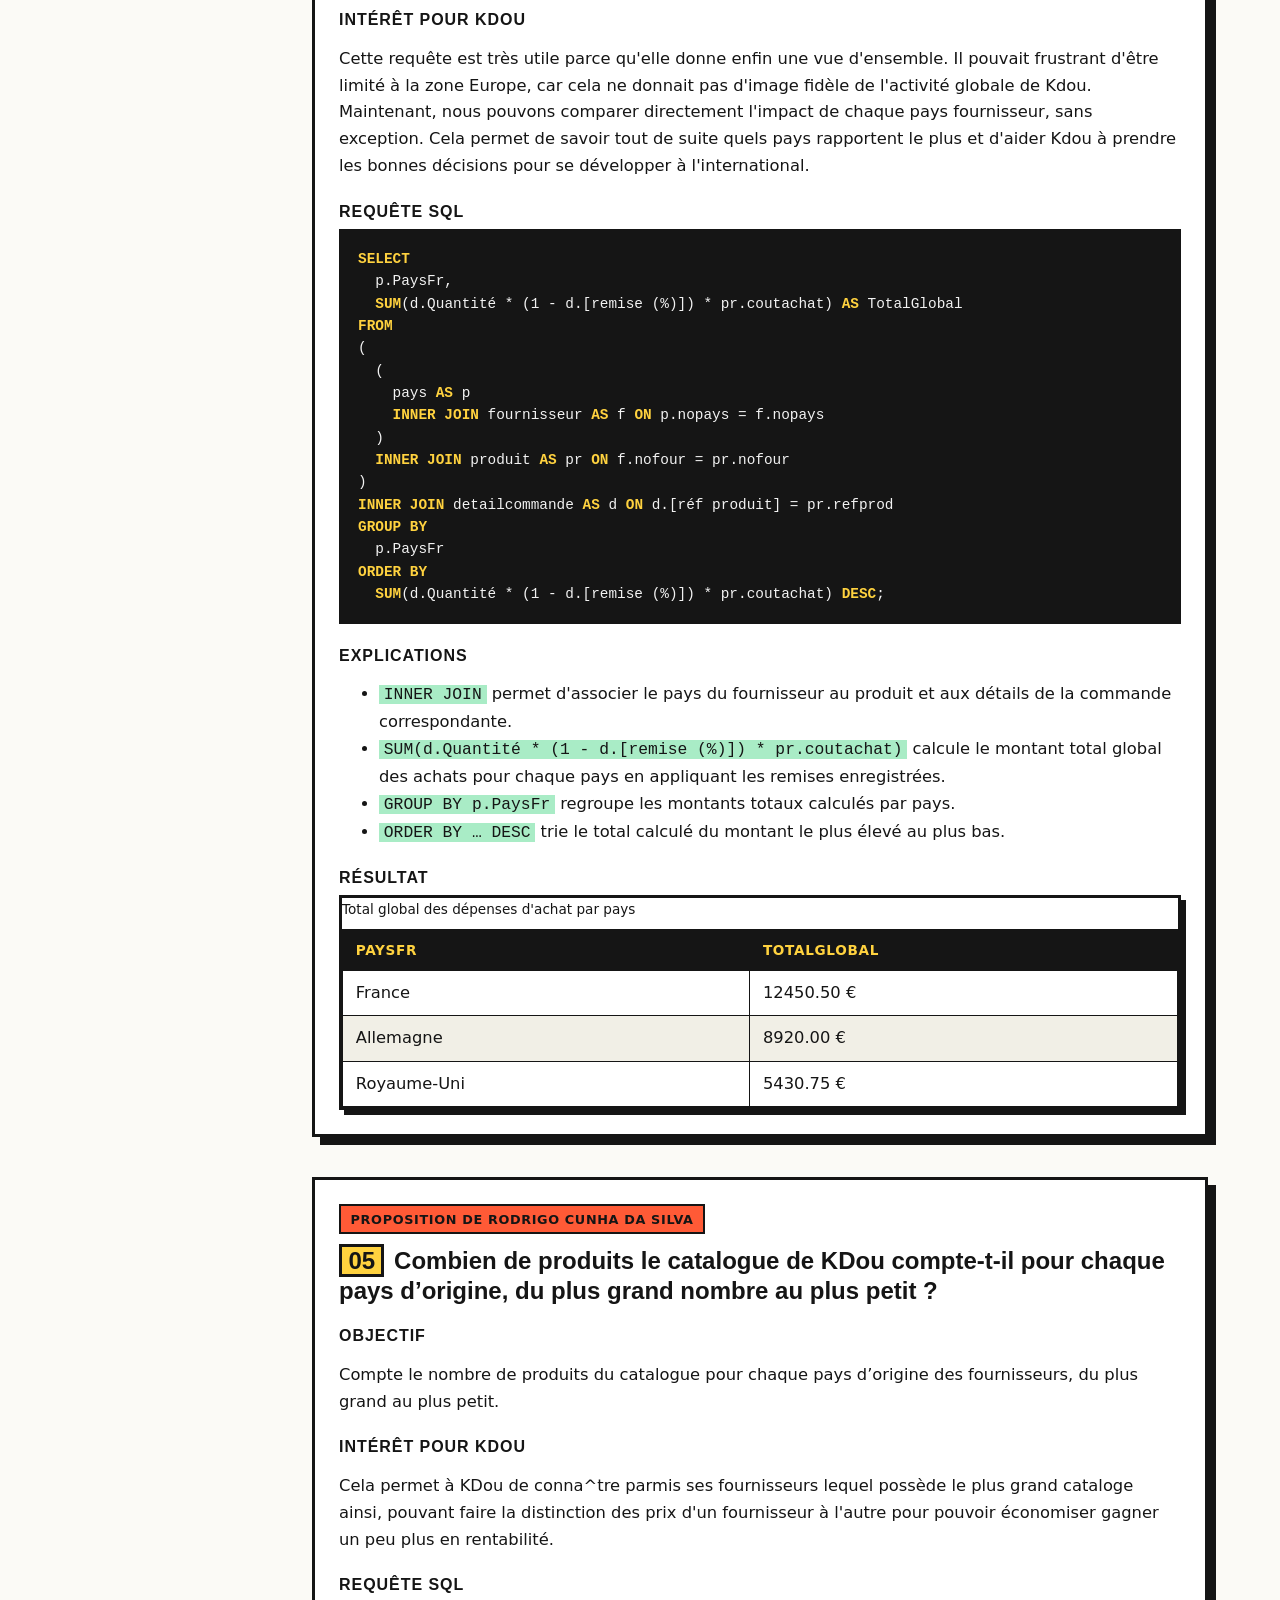
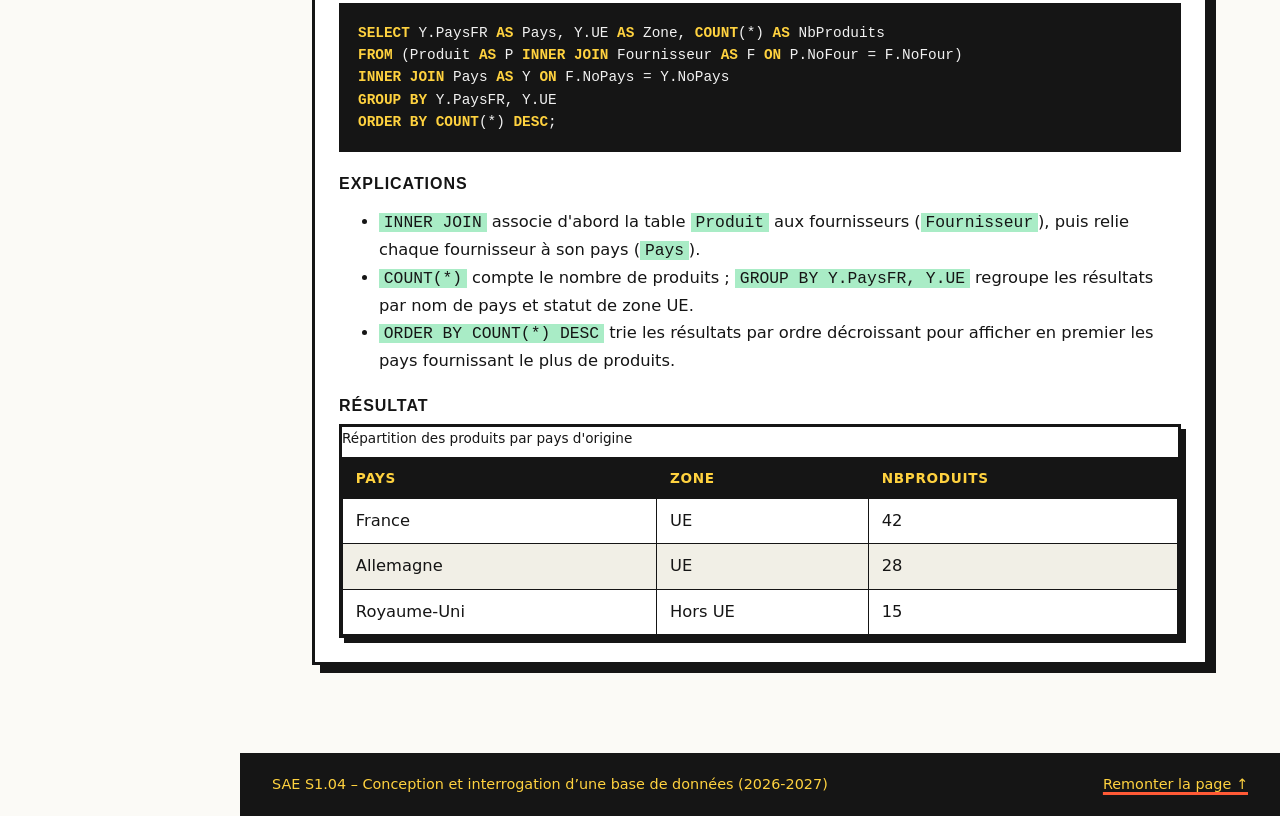
==== commit 487c5614: "Update propositions.html Mis à jour du commit précédent." ====
--- a/propositions.html
+++ b/propositions.html
@@ -101,16 +101,16 @@
         <h3>Intérêt pour KDou</h3>
         <p>Identifier et mettre en avant les fournisseurs les plus proches permet à KDou de réduire drastiquement les distances de transport. Cela diminue directement l'empreinte carbone et les émissions de CO₂ liées aux livraisons, tout en optimisant la stratégie logistique globale de l'entreprise.</p>
         <h3>Requête SQL</h3>
-        <pre><code><span class="kw">SELECT DISTINCT</span> f.societe, pa.paysfr, nomprod
-<span class="kw">FROM</span> ((fournisseur <span class="kw">AS</span> f <span class="kw">INNER JOIN</span> pays <span class="kw">AS</span> p <span class="kw">ON</span> f.nopays = p.nopays)
-<span class="kw">INNER JOIN</span> produit <span class="kw">AS</span> pr <span class="kw">ON</span> pr.nofour = f.nofour)
-<span class="kw">INNER JOIN</span> categorie <span class="kw">AS</span> c <span class="kw">ON</span> pr.codecateg = c.codecateg
-<span class="kw">ORDER BY</span> f.ville, p.paysfr, c.nomcateg <span class="kw">ASC</span>;</code></pre>
-        <h3>Explications</h3>
-        <ul>
-            <li><code>INNER JOIN</code> relie la table <code>fournisseur</code> aux tables <code>pays</code>, <code>produit</code> et <code>categorie</code>.</li>
-            <li><code>SELECT ville, paysfr, paysen, coutachat, nomcateg</code> extrait la localisation précise du fournisseur, les informations sur les produits et leur catégorie.</li>
-            <li><code>ORDER BY ville, paysfr, nomcateg ASC</code> trie les résultats par ordre alphabétique des villes, des pays puis des catégories pour structurer l'analyse géographique.</li>
+        <pre><code><span class="kw">SELECT</span> f.Ville, p.PaysFR, p.PaysEN, pr.CoutAchat, c.NomCateg
+<span class="kw">FROM</span> ((Fournisseur <span class="kw">AS</span> f <span class="kw">INNER JOIN</span> Pays <span class="kw">AS</span> p <span class="kw">ON</span> f.NoPays = p.NoPays)
+<span class="kw">INNER JOIN</span> Produit <span class="kw">AS</span> pr <span class="kw">ON</span> pr.NoFour = f.NoFour)
+<span class="kw">INNER JOIN</span> Categorie <span class="kw">AS</span> c <span class="kw">ON</span> pr.CodeCateg = c.CodeCateg
+<span class="kw">ORDER BY</span> f.Ville, p.PaysFR, c.NomCateg <span class="kw">ASC</span>;</code></pre>
+        <h3>Explications</h3>
+        <ul>
+            <li><code>INNER JOIN</code> relie la table <code>Fournisseur</code> aux tables <code>Pays</code>, <code>Produit</code> et <code>Categorie</code>.</li>
+            <li><code>SELECT f.Ville, p.PaysFR, p.PaysEN, pr.CoutAchat, c.NomCateg</code> permet d'extraire la provenance géographique exacte des fournisseurs ainsi que les caractéristiques de leurs produits.</li>
+            <li><code>ORDER BY f.Ville, p.PaysFR, c.NomCateg ASC</code> trie les résultats par ordre alphabétique des villes, des pays puis des catégories afin de cartographier facilement les partenaires locaux et régionaux.</li>
         </ul>
         <h3>Résultat</h3>
         <div class="table-wrap">
